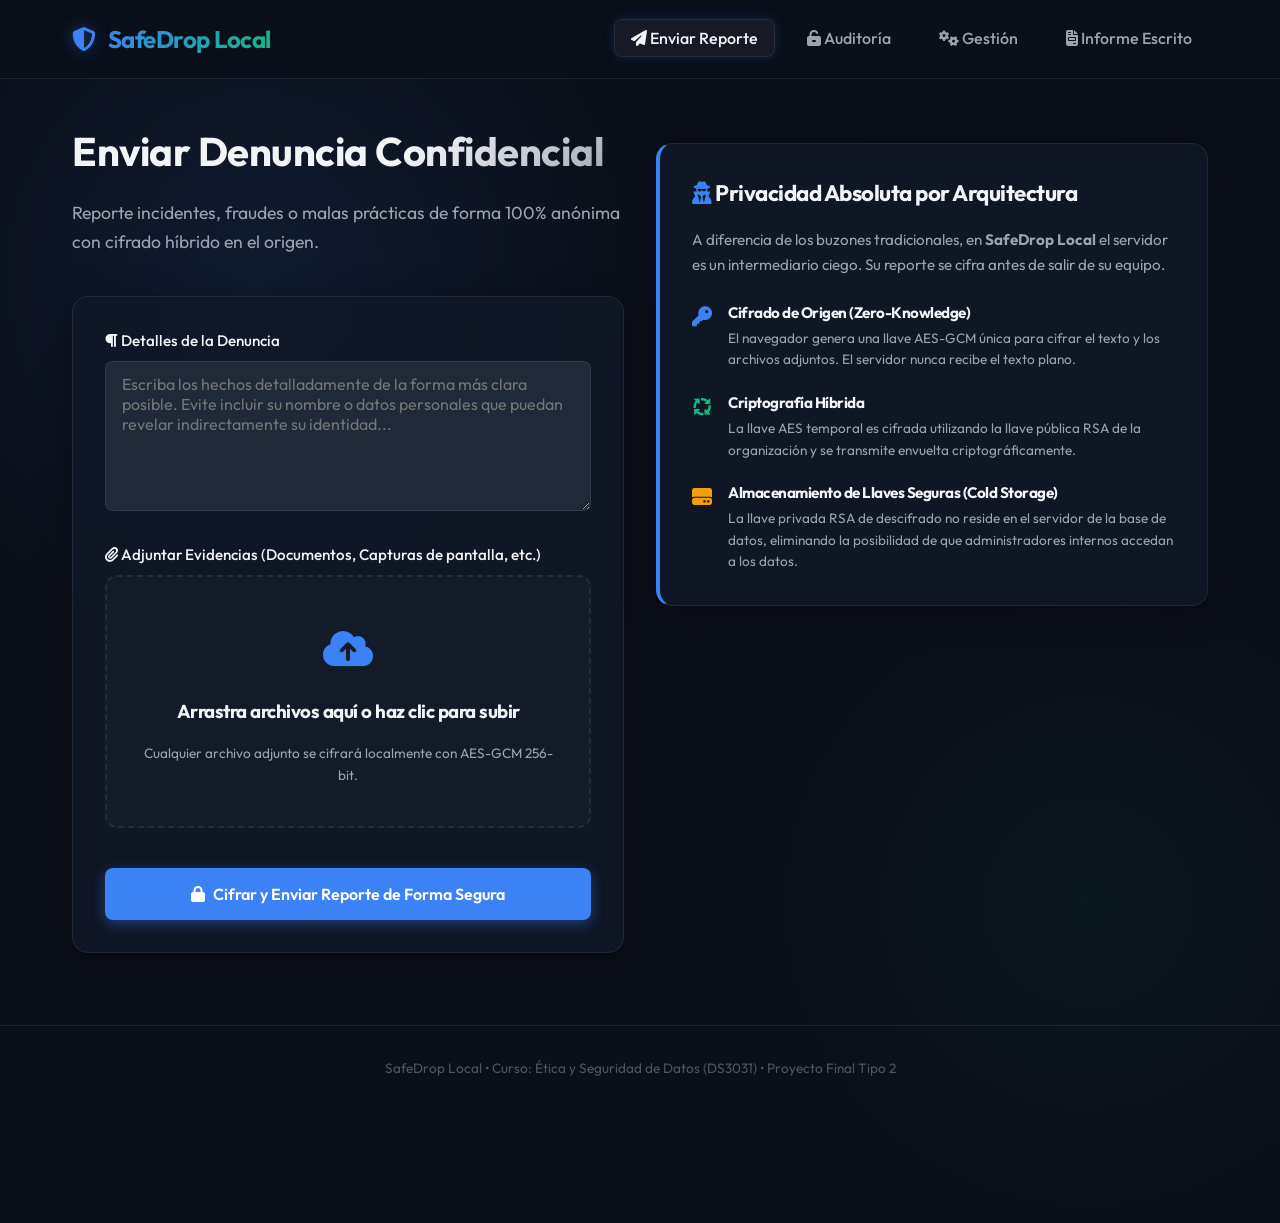
==== frontend/index.html @ e0e47c73 "first stone ppipipip" ====
<!DOCTYPE html>
<html lang="es">
<head>
    <meta charset="UTF-8">
    <meta name="viewport" content="width=device-width, initial-scale=1.0">
    <title>SafeDrop Local - Buzón de Denuncias Anónimas Seguro</title>
    <link rel="stylesheet" href="css/style.css">
    <link rel="stylesheet" href="https://cdnjs.cloudflare.com/ajax/libs/font-awesome/6.4.0/css/all.min.css">
</head>
<body>

    <div class="app-container">
        <!-- Navegación Compartida -->
        <header>
            <div class="nav-container">
                <a href="index.html" class="logo">
                    <i class="fa-solid fa-shield-halved logo-shield"></i>
                    <span>SafeDrop Local</span>
                </a>
                <nav>
                    <ul class="nav-menu">
                        <li><a href="index.html" class="nav-link active"><i class="fa-solid fa-paper-plane"></i> Enviar Reporte</a></li>
                        <li><a href="auditor.html" class="nav-link"><i class="fa-solid fa-unlock-keyhole"></i> Auditoría</a></li>
                        <li><a href="admin.html" class="nav-link"><i class="fa-solid fa-gears"></i> Gestión</a></li>
                        <li><a href="docs.html" class="nav-link"><i class="fa-solid fa-file-invoice"></i> Informe Escrito</a></li>
                    </ul>
                </nav>
            </div>
        </header>

        <!-- Contenido de Envío -->
        <main class="content-area">
            <div class="grid-2">
                
                <!-- Columna Izquierda: Formulario -->
                <div>
                    <h1>Enviar Denuncia Confidencial</h1>
                    <p class="subtitle">Reporte incidentes, fraudes o malas prácticas de forma 100% anónima con cifrado híbrido en el origen.</p>
                    
                    <div id="alert-container"></div>
                    
                    <div class="glass-card">
                        <form id="report-form">
                            <div class="form-group">
                                <label class="form-label" for="report-text"><i class="fa-solid fa-paragraph"></i> Detalles de la Denuncia</label>
                                <textarea id="report-text" class="form-control" placeholder="Escriba los hechos detalladamente de la forma más clara posible. Evite incluir su nombre o datos personales que puedan revelar indirectamente su identidad..."></textarea>
                            </div>
                            
                            <div class="form-group">
                                <label class="form-label"><i class="fa-solid fa-paperclip"></i> Adjuntar Evidencias (Documentos, Capturas de pantalla, etc.)</label>
                                <div class="upload-zone" id="upload-zone">
                                    <div class="upload-icon"><i class="fa-solid fa-cloud-arrow-up"></i></div>
                                    <h3>Arrastra archivos aquí o haz clic para subir</h3>
                                    <p style="color:var(--text-muted); font-size:0.85rem; margin-top:0.25rem">Cualquier archivo adjunto se cifrará localmente con AES-GCM 256-bit.</p>
                                    <input type="file" id="file-input" style="display:none" multiple>
                                </div>
                                <div class="file-list" id="file-list"></div>
                            </div>
                            
                            <button type="submit" class="btn btn-primary btn-block" style="padding:1rem">
                                <i class="fa-solid fa-lock"></i> Cifrar y Enviar Reporte de Forma Segura
                            </button>
                        </form>
                    </div>
                </div>

                <!-- Columna Derecha: Explicación de Seguridad -->
                <div style="padding-top:1.5rem">
                    <div class="glass-card" style="border-left: 4px solid var(--primary)">
                        <h2 style="font-size:1.4rem; color:var(--text-main); margin-bottom:1rem">
                            <i class="fa-solid fa-user-secret" style="color:var(--primary)"></i> Privacidad Absoluta por Arquitectura
                        </h2>
                        <p style="color:var(--text-muted); font-size:0.95rem; margin-bottom:1.5rem">
                            A diferencia de los buzones tradicionales, en <strong>SafeDrop Local</strong> el servidor es un intermediario ciego. Su reporte se cifra antes de salir de su equipo.
                        </p>
                        
                        <div style="display:flex; flex-direction:column; gap:1.25rem">
                            <div style="display:flex; gap:1rem; align-items:flex-start">
                                <div style="color:var(--primary); font-size:1.25rem"><i class="fa-solid fa-key"></i></div>
                                <div>
                                    <h4 style="font-size:0.95rem; margin-bottom:0.15rem">Cifrado de Origen (Zero-Knowledge)</h4>
                                    <p style="color:var(--text-muted); font-size:0.85rem">El navegador genera una llave AES-GCM única para cifrar el texto y los archivos adjuntos. El servidor nunca recibe el texto plano.</p>
                                </div>
                            </div>
                            
                            <div style="display:flex; gap:1rem; align-items:flex-start">
                                <div style="color:var(--success); font-size:1.25rem"><i class="fa-solid fa-arrows-spin"></i></div>
                                <div>
                                    <h4 style="font-size:0.95rem; margin-bottom:0.15rem">Criptografía Híbrida</h4>
                                    <p style="color:var(--text-muted); font-size:0.85rem">La llave AES temporal es cifrada utilizando la llave pública RSA de la organización y se transmite envuelta criptográficamente.</p>
                                </div>
                            </div>
                            
                            <div style="display:flex; gap:1rem; align-items:flex-start">
                                <div style="color:var(--warning); font-size:1.25rem"><i class="fa-solid fa-hard-drive"></i></div>
                                <div>
                                    <h4 style="font-size:0.95rem; margin-bottom:0.15rem">Almacenamiento de Llaves Seguras (Cold Storage)</h4>
                                    <p style="color:var(--text-muted); font-size:0.85rem">La llave privada RSA de descifrado no reside en el servidor de la base de datos, eliminando la posibilidad de que administradores internos accedan a los datos.</p>
                                </div>
                            </div>
                        </div>
                    </div>
                </div>

            </div>
        </main>

        <!-- Overlay de Operación de Cifrado -->
        <div class="crypto-overlay" id="crypto-overlay">
            <div class="crypto-card glass-card">
                <div class="crypto-animation">
                    <div class="crypto-circle"></div>
                </div>
                <h2>Cifrado de Conocimiento Cero Activo</h2>
                <p style="color:var(--text-muted); font-size:0.9rem">Procesando criptografía en el lado del cliente...</p>
                <ul class="crypto-steps">
                    <li class="crypto-step">Generando llave simétrica temporal AES-256...</li>
                    <li class="crypto-step">Cifrando texto del reporte y archivos adjuntos...</li>
                    <li class="crypto-step">Protegiendo llave AES con llave pública RSA organizacional...</li>
                    <li class="crypto-step">Transmitiendo datos cifrados de forma segura bajo protocolo TLS...</li>
                </ul>
            </div>
        </div>

        <footer>
            SafeDrop Local • Curso: Ética y Seguridad de Datos (DS3031) • Proyecto Final Tipo 2
        </footer>
    </div>

    <!-- Scripts -->
    <script src="js/crypto_client.js"></script>
    <script src="js/app_client.js"></script>
</body>
</html>
---- frontend/css/style.css ----
/* SafeDrop Local - Premium Slate Dark Mode Design System */
@import url('https://fonts.googleapis.com/css2?family=Outfit:wght@300;400;500;600;700;800&family=JetBrains+Mono:wght@400;500;700&display=swap');

:root {
    --bg-main: #0b0f19;
    --bg-card: rgba(17, 24, 39, 0.8);
    --bg-input: #1f2937;
    --border-color: rgba(255, 255, 255, 0.08);
    --border-glow: rgba(59, 130, 246, 0.2);
    
    --primary: #3b82f6;
    --primary-glow: rgba(59, 130, 246, 0.4);
    --primary-hover: #2563eb;
    
    --success: #10b981;
    --success-glow: rgba(16, 185, 129, 0.2);
    --warning: #f59e0b;
    --danger: #ef4444;
    --danger-glow: rgba(239, 68, 68, 0.2);
    
    --text-main: #f3f4f6;
    --text-muted: #9ca3af;
    --text-dark: #4b5563;
    
    --font-sans: 'Outfit', sans-serif;
    --font-mono: 'JetBrains Mono', monospace;
    --transition: all 0.25s cubic-bezier(0.4, 0, 0.2, 1);
}

* {
    margin: 0;
    padding: 0;
    box-sizing: border-box;
}

body {
    background-color: var(--bg-main);
    color: var(--text-main);
    font-family: var(--font-sans);
    line-height: 1.6;
    overflow-x: hidden;
    position: relative;
}

/* Fondo decorativo con gradientes orbitales */
body::before {
    content: '';
    position: absolute;
    top: -10%;
    left: -10%;
    width: 60vw;
    height: 60vw;
    background: radial-gradient(circle, rgba(59, 130, 246, 0.1) 0%, rgba(11, 15, 25, 0) 70%);
    z-index: -1;
    pointer-events: none;
}

body::after {
    content: '';
    position: absolute;
    bottom: -10%;
    right: -10%;
    width: 50vw;
    height: 50vw;
    background: radial-gradient(circle, rgba(16, 185, 129, 0.05) 0%, rgba(11, 15, 25, 0) 70%);
    z-index: -1;
    pointer-events: none;
}

/* Contenedor Principal */
.app-container {
    min-height: 100vh;
    display: flex;
    flex-direction: column;
}

/* Header & Navegación */
header {
    background-color: rgba(11, 15, 25, 0.8);
    backdrop-filter: blur(12px);
    border-bottom: 1px solid var(--border-color);
    position: sticky;
    top: 0;
    z-index: 100;
}

.nav-container {
    max-width: 1200px;
    margin: 0 auto;
    padding: 1.25rem 2rem;
    display: flex;
    justify-content: space-between;
    align-items: center;
}

.logo {
    display: flex;
    align-items: center;
    gap: 0.75rem;
    font-weight: 700;
    font-size: 1.5rem;
    color: var(--text-main);
    text-decoration: none;
    letter-spacing: -0.5px;
}

.logo span {
    background: linear-gradient(135deg, var(--primary), var(--success));
    -webkit-background-clip: text;
    -webkit-text-fill-color: transparent;
}

.logo-shield {
    color: var(--primary);
    filter: drop-shadow(0 0 8px var(--primary-glow));
}

.nav-menu {
    display: flex;
    gap: 1rem;
    list-style: none;
}

.nav-link {
    color: var(--text-muted);
    text-decoration: none;
    font-weight: 500;
    padding: 0.5rem 1rem;
    border-radius: 8px;
    transition: var(--transition);
}

.nav-link:hover, .nav-link.active {
    color: var(--text-main);
    background-color: rgba(255, 255, 255, 0.05);
}

.nav-link.active {
    border: 1px solid var(--border-color);
    box-shadow: 0 0 12px var(--border-glow);
}

/* Contenido Principal */
main.content-area {
    flex: 1;
    max-width: 1200px;
    width: 100%;
    margin: 0 auto;
    padding: 2.5rem 2rem;
}

/* Estructura de Secciones */
.section {
    display: none;
}

.section.active {
    display: block;
    animation: fadeIn 0.4s ease-out;
}

@keyframes fadeIn {
    from { opacity: 0; transform: translateY(10px); }
    to { opacity: 1; transform: translateY(0); }
}

/* Títulos y Subtítulos */
h1, h2, h3, h4 {
    font-weight: 700;
    letter-spacing: -0.5px;
    margin-bottom: 1rem;
}

h1 {
    font-size: 2.5rem;
    background: linear-gradient(135deg, var(--text-main) 60%, var(--text-muted));
    -webkit-background-clip: text;
    -webkit-text-fill-color: transparent;
}

.subtitle {
    color: var(--text-muted);
    font-size: 1.1rem;
    margin-bottom: 2.5rem;
}

/* Tarjetas y Contenedores Glassmorphism */
.glass-card {
    background: var(--bg-card);
    border: 1px solid var(--border-color);
    border-radius: 16px;
    padding: 2rem;
    box-shadow: 0 8px 32px 0 rgba(0, 0, 0, 0.37);
    backdrop-filter: blur(12px);
    -webkit-backdrop-filter: blur(12px);
    margin-bottom: 2rem;
    transition: var(--transition);
}

.glass-card:hover {
    border-color: rgba(59, 130, 246, 0.2);
    box-shadow: 0 12px 40px 0 rgba(59, 130, 246, 0.08);
}

/* Formularios e Inputs */
.form-group {
    margin-bottom: 1.5rem;
}

.form-label {
    display: block;
    font-weight: 500;
    margin-bottom: 0.5rem;
    color: var(--text-main);
    font-size: 0.95rem;
}

.form-control {
    width: 100%;
    padding: 0.75rem 1rem;
    background-color: var(--bg-input);
    border: 1px solid var(--border-color);
    border-radius: 8px;
    color: var(--text-main);
    font-family: var(--font-sans);
    font-size: 1rem;
    transition: var(--transition);
}

.form-control:focus {
    outline: none;
    border-color: var(--primary);
    box-shadow: 0 0 0 3px var(--primary-glow);
}

textarea.form-control {
    resize: vertical;
    min-height: 150px;
}

/* Botones Premium */
.btn {
    display: inline-flex;
    align-items: center;
    justify-content: center;
    gap: 0.5rem;
    padding: 0.75rem 1.5rem;
    font-family: var(--font-sans);
    font-weight: 600;
    font-size: 1rem;
    border-radius: 8px;
    border: none;
    cursor: pointer;
    transition: var(--transition);
    text-decoration: none;
}

.btn-primary {
    background-color: var(--primary);
    color: #fff;
    box-shadow: 0 4px 14px 0 var(--primary-glow);
}

.btn-primary:hover {
    background-color: var(--primary-hover);
    transform: translateY(-1px);
    box-shadow: 0 6px 20px 0 var(--primary-glow);
}

.btn-secondary {
    background-color: rgba(255, 255, 255, 0.05);
    color: var(--text-main);
    border: 1px solid var(--border-color);
}

.btn-secondary:hover {
    background-color: rgba(255, 255, 255, 0.1);
    border-color: var(--text-muted);
}

.btn-danger {
    background-color: var(--danger);
    color: #fff;
    box-shadow: 0 4px 14px 0 var(--danger-glow);
}

.btn-danger:hover {
    background-color: #dc2626;
    transform: translateY(-1px);
}

.btn-success {
    background-color: var(--success);
    color: #fff;
    box-shadow: 0 4px 14px 0 var(--success-glow);
}

.btn-success:hover {
    background-color: #059669;
}

.btn:active {
    transform: translateY(1px);
}

.btn-block {
    width: 100%;
}

/* Drag and Drop Zone */
.upload-zone {
    border: 2px dashed var(--border-color);
    border-radius: 12px;
    padding: 2.5rem 2rem;
    text-align: center;
    background-color: rgba(31, 41, 55, 0.3);
    cursor: pointer;
    transition: var(--transition);
}

.upload-zone:hover, .upload-zone.dragover {
    border-color: var(--primary);
    background-color: rgba(59, 130, 246, 0.05);
}

.upload-icon {
    font-size: 2.5rem;
    color: var(--primary);
    margin-bottom: 1rem;
    animation: bounce 2s infinite;
}

@keyframes bounce {
    0%, 100% { transform: translateY(0); }
    50% { transform: translateY(-5px); }
}

.file-list {
    margin-top: 1rem;
    display: flex;
    flex-direction: column;
    gap: 0.5rem;
}

.file-item {
    background: rgba(255, 255, 255, 0.03);
    border: 1px solid var(--border-color);
    padding: 0.5rem 0.75rem;
    border-radius: 6px;
    display: flex;
    justify-content: space-between;
    align-items: center;
    font-size: 0.9rem;
}

.file-remove {
    color: var(--danger);
    cursor: pointer;
    font-weight: bold;
}

/* Grid Layouts */
.grid-2 {
    display: grid;
    grid-template-columns: 1fr 1fr;
    gap: 2rem;
}

@media (max-width: 768px) {
    .grid-2 {
        grid-template-columns: 1fr;
    }
    .nav-container {
        flex-direction: column;
        gap: 1rem;
    }
}

/* Alertas y Feedback */
.alert {
    padding: 1rem;
    border-radius: 8px;
    margin-bottom: 1.5rem;
    border: 1px solid transparent;
    display: flex;
    align-items: flex-start;
    gap: 0.75rem;
}

.alert-info {
    background-color: rgba(59, 130, 246, 0.1);
    border-color: rgba(59, 130, 246, 0.2);
    color: #93c5fd;
}

.alert-warning {
    background-color: rgba(245, 158, 11, 0.1);
    border-color: rgba(245, 158, 11, 0.2);
    color: #fde047;
}

.alert-danger {
    background-color: rgba(239, 68, 68, 0.1);
    border-color: rgba(239, 68, 68, 0.2);
    color: #fca5a5;
}

.alert-success {
    background-color: rgba(16, 185, 129, 0.1);
    border-color: rgba(16, 185, 129, 0.2);
    color: #6ee7b7;
}

/* Overlay animado de Cifrado / Descifrado */
.crypto-overlay {
    position: fixed;
    top: 0;
    left: 0;
    width: 100vw;
    height: 100vh;
    background-color: rgba(11, 15, 25, 0.95);
    z-index: 1000;
    display: flex;
    justify-content: center;
    align-items: center;
    opacity: 0;
    pointer-events: none;
    transition: opacity 0.3s ease;
}

.crypto-overlay.active {
    opacity: 1;
    pointer-events: all;
}

.crypto-card {
    max-width: 500px;
    width: 90%;
    text-align: center;
}

.crypto-animation {
    width: 80px;
    height: 80px;
    margin: 0 auto 2rem;
    position: relative;
}

.crypto-circle {
    box-sizing: border-box;
    display: block;
    position: absolute;
    width: 80px;
    height: 80px;
    border: 6px solid var(--primary);
    border-radius: 50%;
    animation: crypto-spin 1.2s cubic-bezier(0.5, 0, 0.5, 1) infinite;
    border-color: var(--primary) transparent transparent transparent;
}

@keyframes crypto-spin {
    0% { transform: rotate(0deg); }
    100% { transform: rotate(360deg); }
}

.crypto-steps {
    list-style: none;
    text-align: left;
    margin-top: 1.5rem;
    padding: 0 1rem;
}

.crypto-step {
    padding: 0.5rem 0;
    display: flex;
    align-items: center;
    gap: 0.75rem;
    color: var(--text-muted);
    font-size: 0.95rem;
    transition: var(--transition);
}

.crypto-step.active {
    color: var(--text-main);
    font-weight: 500;
}

.crypto-step.completed {
    color: var(--success);
}

.crypto-step::before {
    content: '○';
    font-weight: bold;
    display: inline-block;
    width: 1.5rem;
}

.crypto-step.active::before {
    content: '●';
    color: var(--primary);
    animation: pulse 1s infinite alternate;
}

.crypto-step.completed::before {
    content: '✓';
    color: var(--success);
}

/* Auditor Dashboard */
.auditor-layout {
    display: grid;
    grid-template-columns: 350px 1fr;
    gap: 2rem;
}

@media (max-width: 992px) {
    .auditor-layout {
        grid-template-columns: 1fr;
    }
}

.report-list {
    display: flex;
    flex-direction: column;
    gap: 1rem;
    max-height: 600px;
    overflow-y: auto;
    padding-right: 0.5rem;
}

/* Custom Scrollbar */
::-webkit-scrollbar {
    width: 6px;
}
::-webkit-scrollbar-track {
    background: transparent;
}
::-webkit-scrollbar-thumb {
    background: var(--border-color);
    border-radius: 4px;
}
::-webkit-scrollbar-thumb:hover {
    background: var(--text-dark);
}

.report-card-item {
    background: rgba(255, 255, 255, 0.02);
    border: 1px solid var(--border-color);
    border-radius: 8px;
    padding: 1rem;
    cursor: pointer;
    transition: var(--transition);
}

.report-card-item:hover, .report-card-item.active {
    background: rgba(59, 130, 246, 0.05);
    border-color: var(--primary);
}

.report-card-item .meta {
    display: flex;
    justify-content: space-between;
    font-size: 0.8rem;
    color: var(--text-muted);
    margin-bottom: 0.5rem;
}

.report-card-item .title {
    font-weight: 600;
    font-size: 0.95rem;
}

.report-detail-placeholder {
    height: 400px;
    display: flex;
    flex-direction: column;
    justify-content: center;
    align-items: center;
    color: var(--text-muted);
    border: 2px dashed var(--border-color);
    border-radius: 12px;
}

.report-detail-view {
    display: none;
}

.report-detail-view.active {
    display: block;
}

.encrypted-block {
    background: #060913;
    font-family: var(--font-mono);
    font-size: 0.8rem;
    padding: 1rem;
    border-radius: 6px;
    overflow-x: auto;
    border: 1px solid var(--border-color);
    color: var(--primary);
    max-height: 100px;
    margin-bottom: 1rem;
}

.decrypted-content {
    background: rgba(16, 185, 129, 0.02);
    border: 1px solid var(--success-glow);
    border-radius: 12px;
    padding: 1.5rem;
    margin-top: 1.5rem;
    box-shadow: 0 4px 20px rgba(16, 185, 129, 0.05);
}

/* Auditoria & Bitácora Timeline */
.timeline {
    position: relative;
    padding-left: 2rem;
    margin-top: 2rem;
}

.timeline::before {
    content: '';
    position: absolute;
    top: 0;
    left: 7px;
    width: 2px;
    height: 100%;
    background-color: var(--border-color);
}

.timeline-item {
    position: relative;
    margin-bottom: 1.5rem;
}

.timeline-marker {
    position: absolute;
    top: 6px;
    left: -2rem;
    width: 16px;
    height: 16px;
    border-radius: 50%;
    background-color: var(--text-dark);
    border: 3px solid var(--bg-main);
    z-index: 2;
    transition: var(--transition);
}

.timeline-item.verified .timeline-marker {
    background-color: var(--success);
    box-shadow: 0 0 8px var(--success-glow);
}

.timeline-item.failed .timeline-marker {
    background-color: var(--danger);
    box-shadow: 0 0 8px var(--danger-glow);
}

.timeline-content {
    background-color: rgba(255, 255, 255, 0.02);
    border: 1px solid var(--border-color);
    border-radius: 8px;
    padding: 1rem;
}

.timeline-item.failed .timeline-content {
    border-color: var(--danger);
    background-color: rgba(239, 68, 68, 0.02);
}

.timeline-header {
    display: flex;
    justify-content: space-between;
    align-items: center;
    font-size: 0.85rem;
    color: var(--text-muted);
    margin-bottom: 0.5rem;
}

.timeline-action {
    font-weight: 700;
    color: var(--text-main);
}

.timeline-details {
    font-size: 0.95rem;
}

.timeline-hashes {
    margin-top: 0.75rem;
    padding-top: 0.75rem;
    border-top: 1px solid var(--border-color);
    font-family: var(--font-mono);
    font-size: 0.75rem;
    color: var(--text-muted);
    word-break: break-all;
}

/* Documentación e Informe */
.docs-layout {
    display: grid;
    grid-template-columns: 250px 1fr;
    gap: 2.5rem;
}

@media (max-width: 992px) {
    .docs-layout {
        grid-template-columns: 1fr;
    }
}

.docs-sidebar {
    position: sticky;
    top: 100px;
    height: fit-content;
}

.docs-menu {
    list-style: none;
    display: flex;
    flex-direction: column;
    gap: 0.5rem;
}

.docs-menu-link {
    color: var(--text-muted);
    text-decoration: none;
    display: block;
    padding: 0.6rem 1rem;
    border-radius: 6px;
    font-size: 0.95rem;
    transition: var(--transition);
}

.docs-menu-link:hover, .docs-menu-link.active {
    color: var(--primary);
    background-color: rgba(59, 130, 246, 0.05);
}

.docs-menu-link.active {
    font-weight: 600;
    border-left: 3px solid var(--primary);
    border-radius: 0 6px 6px 0;
}

.docs-body {
    max-width: 800px;
}

.docs-content {
    display: none;
}

.docs-content.active {
    display: block;
    animation: fadeIn 0.3s ease-out;
}

.docs-body h2 {
    font-size: 2rem;
    margin-bottom: 1.5rem;
    padding-bottom: 0.5rem;
    border-bottom: 1px solid var(--border-color);
}

.docs-body h3 {
    font-size: 1.3rem;
    margin-top: 2rem;
    margin-bottom: 0.75rem;
    color: var(--primary);
}

.docs-body p {
    margin-bottom: 1.25rem;
    color: var(--text-muted);
    font-size: 1.05rem;
}

.docs-body ul, .docs-body ol {
    margin-bottom: 1.25rem;
    padding-left: 1.5rem;
    color: var(--text-muted);
}

.docs-body li {
    margin-bottom: 0.5rem;
}

.docs-table {
    width: 100%;
    border-collapse: collapse;
    margin: 1.5rem 0;
}

.docs-table th, .docs-table td {
    padding: 0.75rem 1rem;
    border: 1px solid var(--border-color);
    text-align: left;
}

.docs-table th {
    background-color: rgba(255, 255, 255, 0.02);
    color: var(--text-main);
}

/* Footer */
footer {
    text-align: center;
    padding: 2rem;
    border-top: 1px solid var(--border-color);
    color: var(--text-dark);
    font-size: 0.85rem;
    margin-top: auto;
}
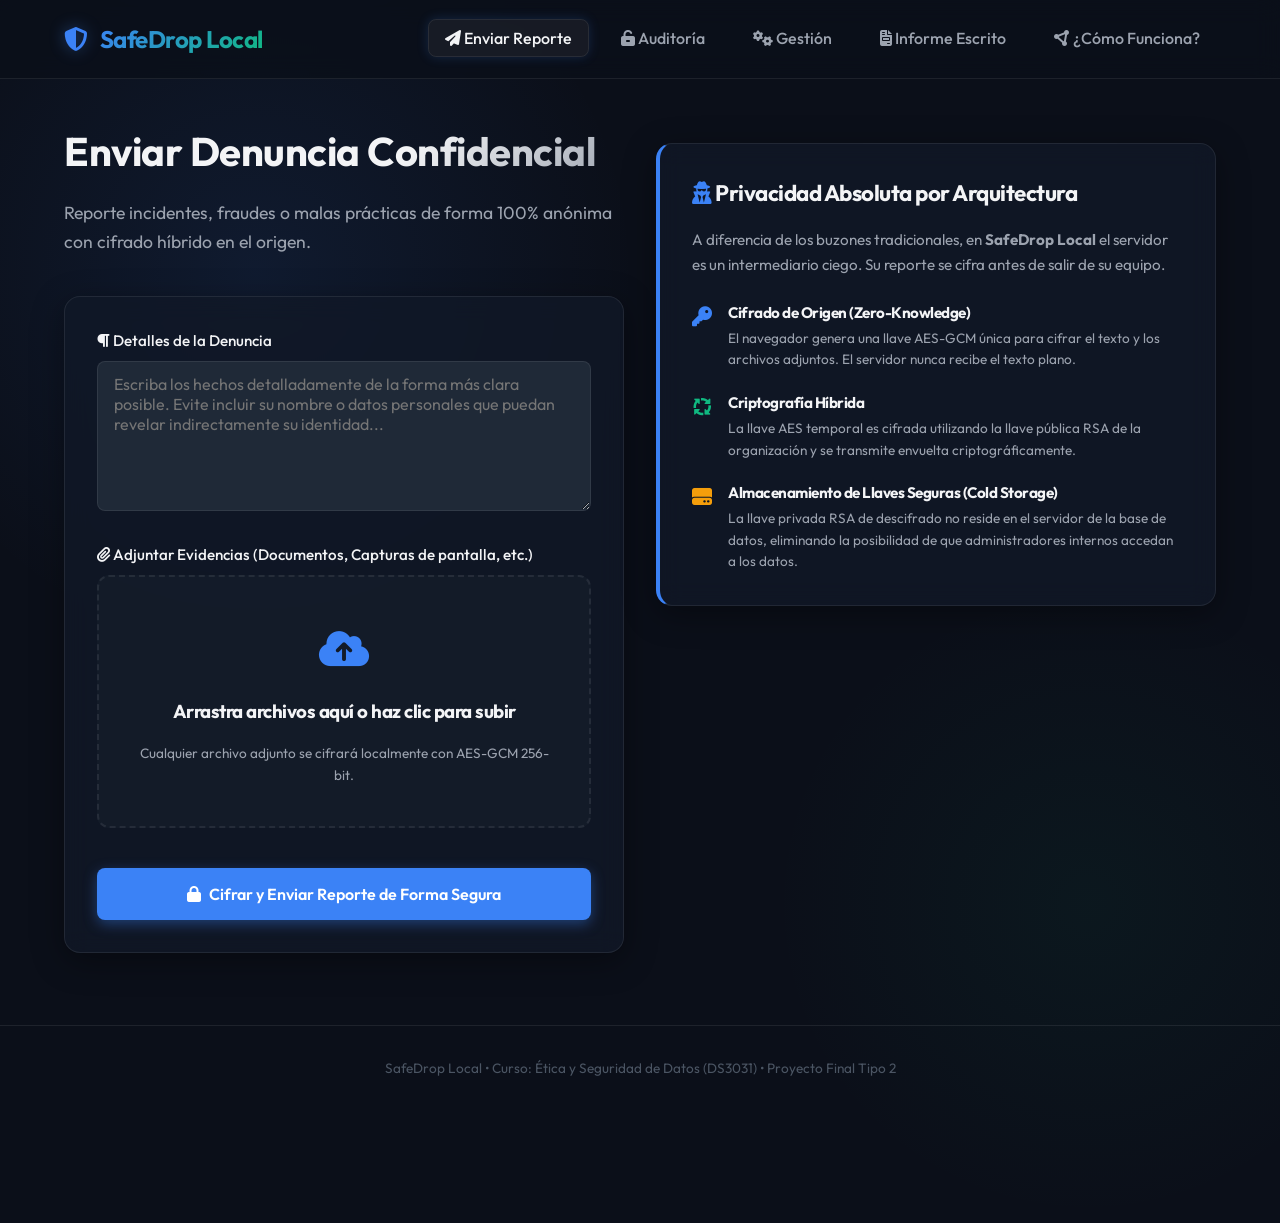
==== commit 26daaab2: "up" ====
--- a/frontend/index.html
+++ b/frontend/index.html
@@ -23,6 +23,7 @@
                         <li><a href="auditor.html" class="nav-link"><i class="fa-solid fa-unlock-keyhole"></i> Auditoría</a></li>
                         <li><a href="admin.html" class="nav-link"><i class="fa-solid fa-gears"></i> Gestión</a></li>
                         <li><a href="docs.html" class="nav-link"><i class="fa-solid fa-file-invoice"></i> Informe Escrito</a></li>
+                        <li><a href="simulator.html" class="nav-link"><i class="fa-solid fa-circle-nodes"></i> ¿Cómo Funciona?</a></li>
                     </ul>
                 </nav>
             </div>
--- a/frontend/css/style.css
+++ b/frontend/css/style.css
@@ -85,7 +85,8 @@
 }
 
 .nav-container {
-    max-width: 1200px;
+    max-width: 1600px;
+    width: 95%;
     margin: 0 auto;
     padding: 1.25rem 2rem;
     display: flex;
@@ -143,8 +144,8 @@
 /* Contenido Principal */
 main.content-area {
     flex: 1;
-    max-width: 1200px;
-    width: 100%;
+    max-width: 1600px;
+    width: 95%;
     margin: 0 auto;
     padding: 2.5rem 2rem;
 }
@@ -597,6 +598,8 @@
     padding: 1rem;
     border-radius: 6px;
     overflow-x: auto;
+    word-break: break-all;
+    white-space: pre-wrap;
     border: 1px solid var(--border-color);
     color: var(--primary);
     max-height: 100px;
@@ -617,6 +620,9 @@
     position: relative;
     padding-left: 2rem;
     margin-top: 2rem;
+    max-height: 480px;
+    overflow-y: auto;
+    padding-right: 0.5rem;
 }
 
 .timeline::before {
@@ -813,3 +819,141 @@
     font-size: 0.85rem;
     margin-top: auto;
 }
+
+/* Tabs de Bitácora */
+.tab-btn {
+    border-bottom: 2px solid transparent !important;
+    border-radius: 0 !important;
+    color: var(--text-muted) !important;
+    font-size: 0.9rem;
+    padding: 0.5rem 1rem !important;
+    transition: var(--transition);
+}
+.tab-btn.active {
+    color: var(--primary) !important;
+    border-bottom-color: var(--primary) !important;
+    font-weight: 600;
+}
+
+/* Tooltip de Grafo de Auditoría */
+.audit-tooltip {
+    position: absolute;
+    z-index: 1000;
+    background: rgba(17, 24, 39, 0.95);
+    border: 1px solid var(--border-color);
+    border-radius: 8px;
+    padding: 0.75rem 1rem;
+    box-shadow: 0 10px 25px rgba(0, 0, 0, 0.5);
+    backdrop-filter: blur(8px);
+    pointer-events: none;
+    font-size: 0.8rem;
+    color: var(--text-main);
+    width: 280px;
+    opacity: 0;
+    transition: opacity 0.15s ease-in-out;
+}
+
+.audit-tooltip h4 {
+    margin-bottom: 0.25rem;
+    color: var(--primary);
+    font-size: 0.85rem;
+    border-bottom: 1px solid var(--border-color);
+    padding-bottom: 0.25rem;
+}
+
+.audit-tooltip p {
+    margin: 0.2rem 0;
+    color: var(--text-muted);
+}
+
+.audit-tooltip strong {
+    color: var(--text-main);
+}
+
+/* Animaciones del Grafo */
+@keyframes blink-red {
+    0% { filter: drop-shadow(0 0 2px var(--danger)); opacity: 1; }
+    50% { filter: drop-shadow(0 0 12px var(--danger)); opacity: 0.6; }
+    100% { filter: drop-shadow(0 0 2px var(--danger)); opacity: 1; }
+}
+
+.node-failed {
+    animation: blink-red 1.5s infinite alternate;
+}
+
+.link-failed {
+    stroke-dasharray: 4, 4;
+    animation: dash 1s linear infinite;
+}
+
+@keyframes dash {
+    to {
+        stroke-dashoffset: -20;
+    }
+}
+
+/* Tarjetas de Auditoría Avanzadas (Commit-style) */
+.commit-card {
+    transition: all 0.25s cubic-bezier(0.4, 0, 0.2, 1);
+    background: rgba(17, 24, 39, 0.4);
+    border: 1px solid var(--border-color);
+}
+.commit-card:hover {
+    transform: translateX(4px);
+    background: rgba(17, 24, 39, 0.6);
+    border-color: rgba(255, 255, 255, 0.15);
+}
+.commit-card.tampered {
+    border-color: var(--danger) !important;
+    background: rgba(239, 68, 68, 0.04) !important;
+    box-shadow: 0 0 15px rgba(239, 68, 68, 0.15) !important;
+    animation: pulse-border-red 2s infinite alternate;
+}
+@keyframes pulse-border-red {
+    0% { border-color: rgba(239, 68, 68, 0.3); }
+    100% { border-color: rgba(239, 68, 68, 0.8); }
+}
+
+.details-pane {
+    max-height: 0;
+    overflow: hidden;
+    transition: max-height 0.3s cubic-bezier(0.4, 0, 0.2, 1);
+}
+.details-pane.open {
+    max-height: 500px;
+}
+
+/* Simulador Criptográfico */
+.section-tab {
+    transition: var(--transition);
+}
+.section-tab.active {
+    background-color: rgba(59, 130, 246, 0.15) !important;
+    border-color: rgba(59, 130, 246, 0.4) !important;
+    color: var(--primary) !important;
+}
+
+.background-grid {
+    background-image: 
+        radial-gradient(rgba(255, 255, 255, 0.04) 1px, transparent 1px),
+        radial-gradient(rgba(255, 255, 255, 0.02) 1px, transparent 1px);
+    background-size: 16px 16px;
+    background-position: 0 0, 8px 8px;
+}
+
+.glow-bar {
+    box-shadow: 0 0 12px rgba(16, 185, 129, 0.5);
+}
+.glow-bar-failed {
+    box-shadow: 0 0 12px rgba(239, 68, 68, 0.5);
+}
+
+.block-node {
+    transition: all 0.3s ease;
+}
+.block-node.tampered {
+    border-color: var(--danger) !important;
+    box-shadow: 0 0 15px rgba(239, 68, 68, 0.2) !important;
+}
+
+
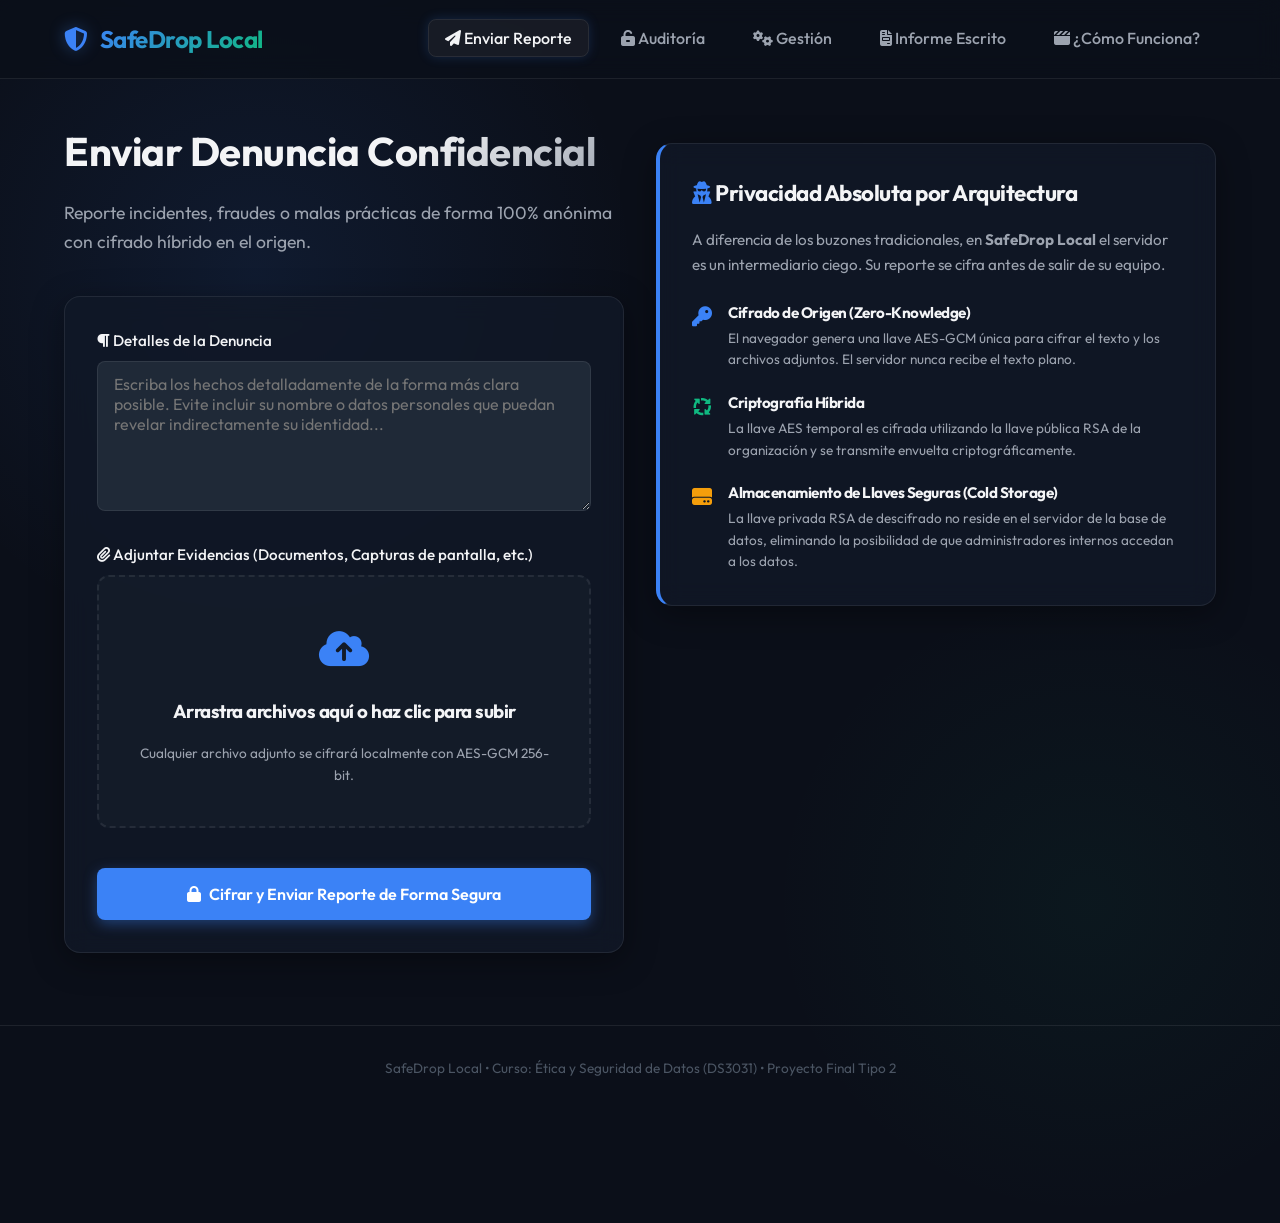
==== commit b71450be: "Informe" ====
--- a/frontend/index.html
+++ b/frontend/index.html
@@ -1,5 +1,6 @@
 <!DOCTYPE html>
 <html lang="es">
+
 <head>
     <meta charset="UTF-8">
     <meta name="viewport" content="width=device-width, initial-scale=1.0">
@@ -7,6 +8,7 @@
     <link rel="stylesheet" href="css/style.css">
     <link rel="stylesheet" href="https://cdnjs.cloudflare.com/ajax/libs/font-awesome/6.4.0/css/all.min.css">
 </head>
+
 <body>
 
     <div class="app-container">
@@ -19,11 +21,14 @@
                 </a>
                 <nav>
                     <ul class="nav-menu">
-                        <li><a href="index.html" class="nav-link active"><i class="fa-solid fa-paper-plane"></i> Enviar Reporte</a></li>
-                        <li><a href="auditor.html" class="nav-link"><i class="fa-solid fa-unlock-keyhole"></i> Auditoría</a></li>
+                        <li><a href="index.html" class="nav-link active"><i class="fa-solid fa-paper-plane"></i> Enviar
+                                Reporte</a></li>
+                        <li><a href="auditor.html" class="nav-link"><i class="fa-solid fa-unlock-keyhole"></i>
+                                Auditoría</a></li>
                         <li><a href="admin.html" class="nav-link"><i class="fa-solid fa-gears"></i> Gestión</a></li>
-                        <li><a href="docs.html" class="nav-link"><i class="fa-solid fa-file-invoice"></i> Informe Escrito</a></li>
-                        <li><a href="simulator.html" class="nav-link"><i class="fa-solid fa-circle-nodes"></i> ¿Cómo Funciona?</a></li>
+                        <li><a href="docs.html" class="nav-link"><i class="fa-solid fa-file-invoice"></i> Informe
+                                Escrito</a></li>
+                        <li><a href="journey.html" class="nav-link"><i class="fa-solid fa-clapperboard"></i> ¿Cómo Funciona?</a></li>
                     </ul>
                 </nav>
             </div>
@@ -32,32 +37,37 @@
         <!-- Contenido de Envío -->
         <main class="content-area">
             <div class="grid-2">
-                
+
                 <!-- Columna Izquierda: Formulario -->
                 <div>
                     <h1>Enviar Denuncia Confidencial</h1>
-                    <p class="subtitle">Reporte incidentes, fraudes o malas prácticas de forma 100% anónima con cifrado híbrido en el origen.</p>
-                    
+                    <p class="subtitle">Reporte incidentes, fraudes o malas prácticas de forma 100% anónima con cifrado
+                        híbrido en el origen.</p>
+
                     <div id="alert-container"></div>
-                    
+
                     <div class="glass-card">
                         <form id="report-form">
                             <div class="form-group">
-                                <label class="form-label" for="report-text"><i class="fa-solid fa-paragraph"></i> Detalles de la Denuncia</label>
-                                <textarea id="report-text" class="form-control" placeholder="Escriba los hechos detalladamente de la forma más clara posible. Evite incluir su nombre o datos personales que puedan revelar indirectamente su identidad..."></textarea>
+                                <label class="form-label" for="report-text"><i class="fa-solid fa-paragraph"></i>
+                                    Detalles de la Denuncia</label>
+                                <textarea id="report-text" class="form-control"
+                                    placeholder="Escriba los hechos detalladamente de la forma más clara posible. Evite incluir su nombre o datos personales que puedan revelar indirectamente su identidad..."></textarea>
                             </div>
-                            
+
                             <div class="form-group">
-                                <label class="form-label"><i class="fa-solid fa-paperclip"></i> Adjuntar Evidencias (Documentos, Capturas de pantalla, etc.)</label>
+                                <label class="form-label"><i class="fa-solid fa-paperclip"></i> Adjuntar Evidencias
+                                    (Documentos, Capturas de pantalla, etc.)</label>
                                 <div class="upload-zone" id="upload-zone">
                                     <div class="upload-icon"><i class="fa-solid fa-cloud-arrow-up"></i></div>
                                     <h3>Arrastra archivos aquí o haz clic para subir</h3>
-                                    <p style="color:var(--text-muted); font-size:0.85rem; margin-top:0.25rem">Cualquier archivo adjunto se cifrará localmente con AES-GCM 256-bit.</p>
+                                    <p style="color:var(--text-muted); font-size:0.85rem; margin-top:0.25rem">Cualquier
+                                        archivo adjunto se cifrará localmente con AES-GCM 256-bit.</p>
                                     <input type="file" id="file-input" style="display:none" multiple>
                                 </div>
                                 <div class="file-list" id="file-list"></div>
                             </div>
-                            
+
                             <button type="submit" class="btn btn-primary btn-block" style="padding:1rem">
                                 <i class="fa-solid fa-lock"></i> Cifrar y Enviar Reporte de Forma Segura
                             </button>
@@ -69,34 +79,47 @@
                 <div style="padding-top:1.5rem">
                     <div class="glass-card" style="border-left: 4px solid var(--primary)">
                         <h2 style="font-size:1.4rem; color:var(--text-main); margin-bottom:1rem">
-                            <i class="fa-solid fa-user-secret" style="color:var(--primary)"></i> Privacidad Absoluta por Arquitectura
+                            <i class="fa-solid fa-user-secret" style="color:var(--primary)"></i> Privacidad Absoluta por
+                            Arquitectura
                         </h2>
                         <p style="color:var(--text-muted); font-size:0.95rem; margin-bottom:1.5rem">
-                            A diferencia de los buzones tradicionales, en <strong>SafeDrop Local</strong> el servidor es un intermediario ciego. Su reporte se cifra antes de salir de su equipo.
+                            A diferencia de los buzones tradicionales, en <strong>SafeDrop Local</strong> el servidor es
+                            un intermediario ciego. Su reporte se cifra antes de salir de su equipo.
                         </p>
-                        
+
                         <div style="display:flex; flex-direction:column; gap:1.25rem">
                             <div style="display:flex; gap:1rem; align-items:flex-start">
-                                <div style="color:var(--primary); font-size:1.25rem"><i class="fa-solid fa-key"></i></div>
+                                <div style="color:var(--primary); font-size:1.25rem"><i class="fa-solid fa-key"></i>
+                                </div>
                                 <div>
-                                    <h4 style="font-size:0.95rem; margin-bottom:0.15rem">Cifrado de Origen (Zero-Knowledge)</h4>
-                                    <p style="color:var(--text-muted); font-size:0.85rem">El navegador genera una llave AES-GCM única para cifrar el texto y los archivos adjuntos. El servidor nunca recibe el texto plano.</p>
+                                    <h4 style="font-size:0.95rem; margin-bottom:0.15rem">Cifrado de Origen
+                                        (Zero-Knowledge)</h4>
+                                    <p style="color:var(--text-muted); font-size:0.85rem">El navegador genera una llave
+                                        AES-GCM única para cifrar el texto y los archivos adjuntos. El servidor nunca
+                                        recibe el texto plano.</p>
                                 </div>
                             </div>
-                            
+
                             <div style="display:flex; gap:1rem; align-items:flex-start">
-                                <div style="color:var(--success); font-size:1.25rem"><i class="fa-solid fa-arrows-spin"></i></div>
+                                <div style="color:var(--success); font-size:1.25rem"><i
+                                        class="fa-solid fa-arrows-spin"></i></div>
                                 <div>
                                     <h4 style="font-size:0.95rem; margin-bottom:0.15rem">Criptografía Híbrida</h4>
-                                    <p style="color:var(--text-muted); font-size:0.85rem">La llave AES temporal es cifrada utilizando la llave pública RSA de la organización y se transmite envuelta criptográficamente.</p>
+                                    <p style="color:var(--text-muted); font-size:0.85rem">La llave AES temporal es
+                                        cifrada utilizando la llave pública RSA de la organización y se transmite
+                                        envuelta criptográficamente.</p>
                                 </div>
                             </div>
-                            
+
                             <div style="display:flex; gap:1rem; align-items:flex-start">
-                                <div style="color:var(--warning); font-size:1.25rem"><i class="fa-solid fa-hard-drive"></i></div>
+                                <div style="color:var(--warning); font-size:1.25rem"><i
+                                        class="fa-solid fa-hard-drive"></i></div>
                                 <div>
-                                    <h4 style="font-size:0.95rem; margin-bottom:0.15rem">Almacenamiento de Llaves Seguras (Cold Storage)</h4>
-                                    <p style="color:var(--text-muted); font-size:0.85rem">La llave privada RSA de descifrado no reside en el servidor de la base de datos, eliminando la posibilidad de que administradores internos accedan a los datos.</p>
+                                    <h4 style="font-size:0.95rem; margin-bottom:0.15rem">Almacenamiento de Llaves
+                                        Seguras (Cold Storage)</h4>
+                                    <p style="color:var(--text-muted); font-size:0.85rem">La llave privada RSA de
+                                        descifrado no reside en el servidor de la base de datos, eliminando la
+                                        posibilidad de que administradores internos accedan a los datos.</p>
                                 </div>
                             </div>
                         </div>
@@ -113,7 +136,8 @@
                     <div class="crypto-circle"></div>
                 </div>
                 <h2>Cifrado de Conocimiento Cero Activo</h2>
-                <p style="color:var(--text-muted); font-size:0.9rem">Procesando criptografía en el lado del cliente...</p>
+                <p style="color:var(--text-muted); font-size:0.9rem">Procesando criptografía en el lado del cliente...
+                </p>
                 <ul class="crypto-steps">
                     <li class="crypto-step">Generando llave simétrica temporal AES-256...</li>
                     <li class="crypto-step">Cifrando texto del reporte y archivos adjuntos...</li>
@@ -132,4 +156,5 @@
     <script src="js/crypto_client.js"></script>
     <script src="js/app_client.js"></script>
 </body>
-</html>
+
+</html>
